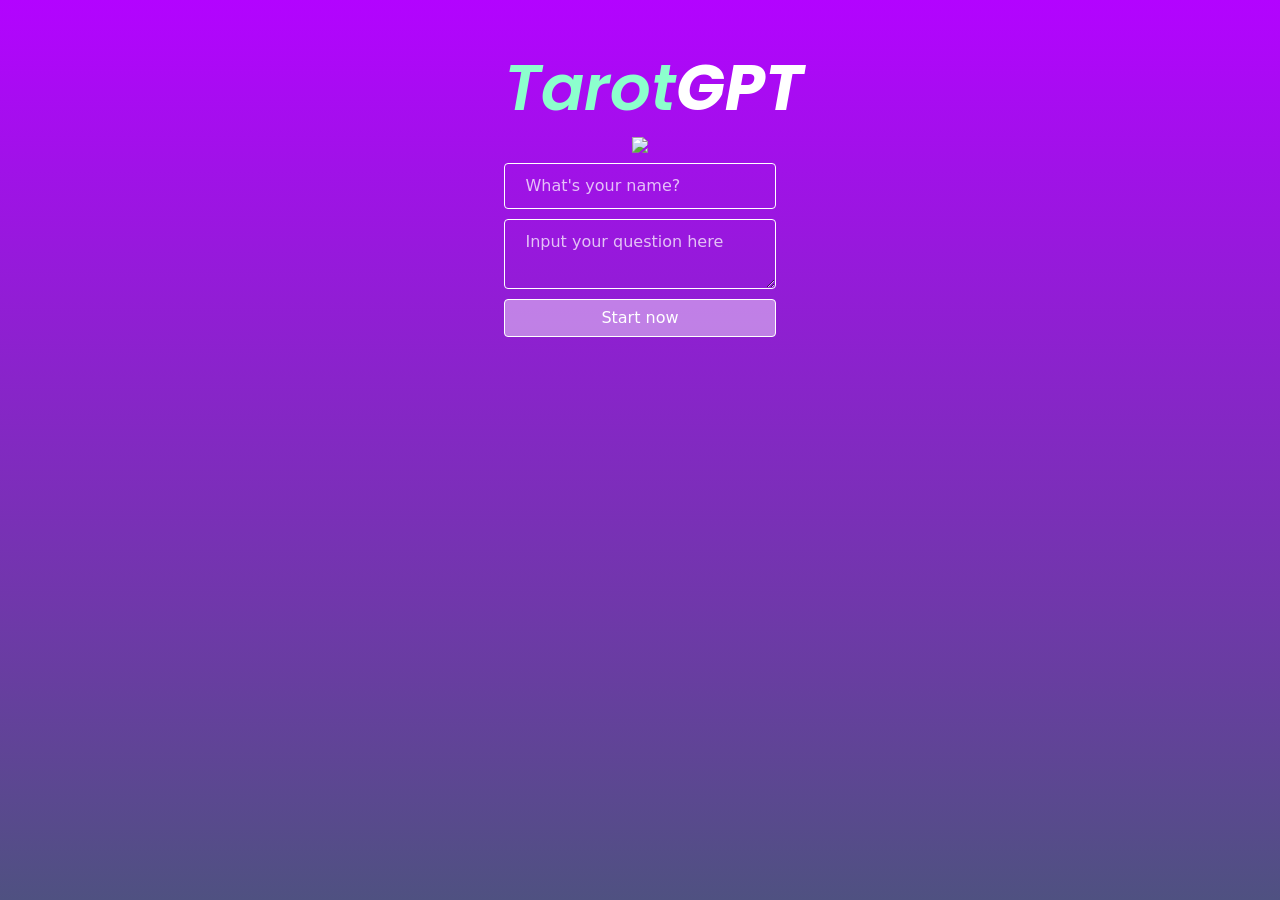
==== templates/index.html @ e594df61 "first commit Tarot python project" ====
<!DOCTYPE html>
<html lang="en">
<head>
<meta charset="UTF-8">
<meta name="viewport" content="width=device-width, initial-scale=1.0">
<meta name="apple-mobile-web-app-capable" content="yes">
<meta name="apple-mobile-web-app-status-bar-style" content="black-translucent">
<meta name="theme-color" content="#9780C4">

<script src="https://ajax.googleapis.com/ajax/libs/jquery/3.6.1/jquery.min.js"></script>
<link rel="stylesheet" href="https://cdnjs.cloudflare.com/ajax/libs/material-design-iconic-font/2.2.0/css/material-design-iconic-font.min.css">
<link href="https://cdn.jsdelivr.net/npm/bootstrap@5.2.3/dist/css/bootstrap.min.css" rel="stylesheet" integrity="sha384-rbsA2VBKQhggwzxH7pPCaAqO46MgnOM80zW1RWuH61DGLwZJEdK2Kadq2F9CUG65" crossorigin="anonymous">
<link rel="preconnect" href="https://fonts.googleapis.com">
<link rel="preconnect" href="https://fonts.gstatic.com" crossorigin>
<link href="https://fonts.googleapis.com/css2?family=Playwrite+HU:wght@100..400&family=Poppins:ital,wght@0,100;0,200;0,300;0,400;0,500;0,600;0,700;0,800;0,900;1,100;1,200;1,300;1,400;1,500;1,600;1,700;1,800;1,900&display=swap" rel="stylesheet">
<title>Tarot AI</title>
<style>
    .card-container {
        display: flex;
        height: 130px;
    }

    .card {
        position: absolute;
    }
    .card:hover{
        background-color: rgb(120, 224, 179);
    }

    .cardShape {
        min-width: 60px;
        max-width: 60px; /* Ancho de cada div interno */
        height: 100px; /* Altura de cada div interno */
        background-color: rgb(140, 255, 205);
        border: 1px solid #8b898a;
        text-align: center;
        line-height: 100px; /* Alinea verticalmente el texto */
        box-shadow: 10px 10px 15px -15px rgba(0,0,0,0.15);
        
    }
    .levitar {
            width: 100px; /* Ajusta el tamaño según sea necesario */
            animation: levitar 5s ease-in-out infinite;
    }

    @keyframes levitar {
        0%, 100% {
            transform: translateY(0);
        }
        50% {
            transform: translateY(-20px); /* Ajusta la altura del levitamiento */
        }
    }
    .btn-primary{
        background-color: #ffffff6e;
        border: 1px solid #ffffff;
        border-radius: 4px;
        color: #FFF;
    }
    .btn-primary:hover{
        background-color: #ffffff;
        border: 1px solid #ffffff;
        border-radius: 4px;
        color: #9780C4;
    }
    h1{
        color:rgb(140, 255, 205);
        font-style: italic;
        font-weight: 900;
    }
    .form-control{
        border-radius: 4px;
        padding: 10px 20px;
        border: 1px solid #FFF;
        background:none;
        color:#FFF;
    }
    .form-control::placeholder{
        color:#ffffffbb
    }
    .form-control:focus{
        border: 1px solid #FFF;
        box-shadow: none;
        background:#ffffff16;
        color:#FFF;
    }
    body{
        height: 100svh;
        overflow-y: auto;
        background: linear-gradient(rgb(179, 3, 255), #4f5181);
    }
    .capa {
        height: 100vh;        /* máximo 80% del viewport */
        overflow-y: auto;        /* scroll vertical si el contenido lo necesita */
        overflow-x: hidden;      /* sin scroll horizontal */
        color:#FFF;
    }
    .logo {
        font-family: "Poppins", sans-serif;
        font-size: 4em;
        font-weight: 600;
        margin-bottom: 10px;
    }
    .text_font{
        font-family: "Poppins", sans-serif;
        font-size: 1.3em;line-height: 1.1;
        
    }
    
    .spinner {
    background-image: linear-gradient(#9780C4 35%,rgb(140, 255, 205));
    width: 100px;
    height: 100px;
    animation: spinning82341 1.7s linear infinite;
    text-align: center;
    border-radius: 50px;
    filter: blur(1px);
    box-shadow: 0px -5px 20px 0px #9780C4, 0px 5px 20px 0px rgb(140, 255, 205);
    margin-top: 30vh;
    }

    .spinner1 {
    background-color: #8B22CC;
    width: 100px;
    height: 100px;
    border-radius: 50px;
    filter: blur(10px);
    }

    @keyframes spinning82341 {
    to {
        transform: rotate(360deg);
    }
    }
</style>
</head>
<body style="padding: 0px;">
    
    <div class="container-fluid m-0 p-0 capa capa_0">
        <div class="col-12 col-md-6 offset-md-3 col-lg-4 offset-lg-4" style="padding: 10px;">
            <div class="col-12" style="padding: 10px 0px;text-align: center;text-align: center;">
                <center>
                <div class="spinner">
                    <div class="spinner1"></div>
                </div>
                <p style="margin-top: 20px;color: rgb(140, 255, 205);" id="capa_0_txt"></p>
                </center>
            </div>
        </div>
    </div>
    <div class="container-fluid m-0 p-0 capa capa_100">
        <div class="col-12" style="padding: 10px;">
            <div class="col-12" style="padding: 20vh 0px 10px 0px;text-align: center;text-align: center;">
                <h3 data="translate" dataTranslate="100_1" style="margin-bottom: 30px;">Set your profile</h3>
                <p data="translate" dataTranslate="100_2">Language</p>
                <select name="" id="language_select" class="form-control"></select>
                <p data="translate" dataTranslate="100_3" style="margin-top: 20px;">Your name</p>
                <input type="text" class="form-control">
                <button data="translate" dataTranslate="100_4" class="btn btn-primary" style="width: 100%;margin-top: 30px;" onclick="capa(2);initCards()">Continue</button>
            </div>
        </div>
    </div>
    <div class="container-fluid m-0 p-0 capa capa_1">
        <div class="col-12 col-md-4 offset-md-4 col-lg-4 offset-lg-4" style="padding: 10px;">
            <div class="col-12 col-md-8 offset-md-2 col-lg-8 offset-lg-2" style="padding: 10px 0px;text-align: center;">
                <div class="col-12" style="padding-top: 30px;">
                <h1 class="logo">Tarot<b style="color: #ffffff;font-weight: 700;">GPT</b></h1>
                <img class="levitar" src="https://cdni.iconscout.com/illustration/premium/thumb/fortune-teller-with-ball-illustration-download-in-svg-png-gif-file-formats--girl-female-woman-tellers-magic-balls-pack-people-illustrations-5475797.png" style="width:50%;margin-bottom: 10px;">
                <input type="text" class="form-control" id="name_form" placeholder="What's your name?" style="margin-bottom: 10px;">
                <textarea placeholder="Input your question here" class="form-control" name="" id="question_form" style="width: 100%;margin-bottom: 0px;"></textarea>
                <button data="translate" dataTranslate="100_4" class="btn btn-primary" style="width: 100%;margin-top: 10px;" onclick="capa(101);">Start now</button>
                <button data="translate" dataTranslate="100_4" class="btn btn-primary" style="display: none;width: 100%;margin-top: 10px;background-color: #FFF;bordr:1px solid #9780C4;color:#9780C4;" onclick="capa(101);">Who are we?</button>
                <button data="translate" dataTranslate="100_4" class="btn btn-primary" style="display: none;width: 100%;margin-top: 10px;background-color: #FFF;bordr:1px solid #9780C4;color:#9780C4;" onclick="capa(101);">Contact us</button>
                </div>
            </div>
        </div>
    </div>
    <div class="container-fluid m-0 p-0 capa capa_101">
        <div class="col-12 col-md-4 offset-md-4 col-lg-4 offset-lg-4" style="padding: 10px;">
            <div class="col-12 col-md-8 offset-md-2 col-lg-8 offset-lg-2" style="padding: 10px 0px;text-align: center;">
                <button class="btn" style="color:#fff;border: 1px solid #ffffff00;background-color: #ffffff00;border-radius: 100px;float: left;" onclick="capa(1)"><i class="zmdi zmdi-arrow-left"></i> Back</button>
                <div class="col-12" style="padding-top: 40px;">
                <h1 class="logo">Tarot<b style="color: #ffffff;font-weight: 700;">GPT</b></h1>
                <img class="levitar" src="https://cdni.iconscout.com/illustration/premium/thumb/fortune-teller-with-ball-illustration-download-in-svg-png-gif-file-formats--girl-female-woman-tellers-magic-balls-pack-people-illustrations-5475797.png" style="width:50%;margin-bottom: 10px;">
                </div>
                <button data="translate" dataTranslate="1_2" class="btn btn-primary" style="width: 100%;margin-bottom: 10px;" onclick="capa(102);initCards()">Use virtual cards</button>
                <br>
                Or 
                <br>
                <button data="translate" dataTranslate="1_2" class="btn btn-primary" style="width: 100%;margin-top: 10px;" onclick="capa(105)">Use your own cards</button>
             </div>
        </div>
    </div>
    <div class="container-fluid m-0 p-0 capa capa_102">
        <div class="col-12 col-md-4 offset-md-4 col-lg-4 offset-lg-4" style="padding: 10px;">
            <div class="col-12 col-md-8 offset-md-2 col-lg-8 offset-lg-2" style="padding: 10px 0px;text-align: center;">
                <button class="btn" style="color:#fff;border: 1px solid #ffffff00;background-color: #ffffff00;border-radius: 100px;float: left;" onclick="capa(101)"><i class="zmdi zmdi-arrow-left"></i> Back</button>
                <div class="col-12" style="padding-top: 40px;">
                <h1 class="logo">Tarot<b style="color: #ffffff;font-weight: 700;">GPT</b></h1>
                <img class="levitar" src="https://cdni.iconscout.com/illustration/premium/thumb/fortune-teller-with-ball-illustration-download-in-svg-png-gif-file-formats--girl-female-woman-tellers-magic-balls-pack-people-illustrations-5475797.png" style="width:50%;margin-bottom: 10px;">
                 </div>
                <h3  data="translate" dataTranslate="2_1" class="text_font">Choose your cards (3)</h3>
             </div>
            <div class="card-container col-12 p-0"  style="padding: 0px 0px;display: none;min-height: 120px;">
                <!-- Fin de repetición -->
            </div>
            <div class="col-12" id="chooseCard" data="translate" dataTranslate="2_2" style="padding: 20px 0px 0px 0px;text-align: center;display: none;min-height: 170px;">
                Selected cards
            </div>
            <button class="btn btn-primary btn-getanswer" style="width: 100%;display: none;margin-bottom: 10px;" onclick="capa(3);consultCard(true)">Get your answer now</button>
        </div>
    </div>

    <div class="container-fluid m-0 p-0 capa capa_103">
        <div class="col-12 col-md-8 offset-md-2 col-lg-8 offset-lg-2" style="padding: 10px;">
            <div class="col-12 col-md-8 offset-md-2 col-lg-8 offset-lg-2" style="padding: 10px 0px;text-align: center;">
                <div class="col-12" style="padding-top: 30px;">
                <h1 class="logo">Tarot<b style="color: #ffffff;font-weight: 700;">GPT</b></h1>
                <img class="levitar" src="https://cdni.iconscout.com/illustration/premium/thumb/fortune-teller-with-ball-illustration-download-in-svg-png-gif-file-formats--girl-female-woman-tellers-magic-balls-pack-people-illustrations-5475797.png" style="width:50%;margin-bottom: 10px;">
                </div>
                <h3  data="translate" dataTranslate="2_1" class="text_font">Your fortune</h3>
             </div>
            <div class="col-12 text_font" id="reading" style="padding: 0px 15px;">
                <!-- Fin de repetición -->
            </div>
            <button class="btn btn-primary" data="translate" dataTranslate="3_2" style="width: 100%;" onclick="capa(1);$('#name_form').val('');$('#question_form').val('');">Start again</button>
        </div>
    </div>

    <div class="container-fluid m-0 p-0 capa capa_105">
        <div class="col-12 col-md-4 offset-md-4 col-lg-4 offset-lg-4" style="padding: 10px;">
            <div class="col-12 col-md-8 offset-md-2 col-lg-8 offset-lg-2" style="padding: 10px 0px;text-align: center;">
                <button class="btn" style="color:#fff;border: 1px solid #ffffff00;background-color: #ffffff00;border-radius: 100px;float: left;" onclick="capa(101)"><i class="zmdi zmdi-arrow-left"></i> Back</button>
                <div class="col-12" style="padding-top: 40px;">
                <h1 class="logo">Tarot<b style="color: #ffffff;font-weight: 700;">GPT</b></h1>
                <img class="levitar" src="https://cdni.iconscout.com/illustration/premium/thumb/fortune-teller-with-ball-illustration-download-in-svg-png-gif-file-formats--girl-female-woman-tellers-magic-balls-pack-people-illustrations-5475797.png" style="width:50%;margin-bottom: 10px;">
                  </div>
                <h3  data="translate" dataTranslate="2_1" class="text_font">Input your cards</h3>
             </div>
            <div class="card-input-container col-12 p-0"  style="padding: 0px 0px;">
                <input type="text" class="form-control card-input" placeholder="Input your card here" style="margin-bottom: 10px;">
            </div>
            <button class="btn btn-primary btn-getanswer" style="width: 100%;background-color: #FFF;color:#9780C4;border: 1px solid #9780C4;margin-bottom: 10px;" onclick="addCard()">Add new card</button>
            <button class="btn btn-primary btn-getanswer" style="width: 100%;margin-bottom: 10px;" onclick="capa(3);consultCard(false)">Get your answer now</button>
        </div>
    </div>
    <script src="https://cdn.jsdelivr.net/npm/bootstrap@5.3.0-alpha1/dist/js/bootstrap.bundle.min.js"></script>
    
    <script>
        function initCards(){
            $(".btn-getanswer").hide() 
            total=40;
            totalChoose=0;
            cardsChoose=[]
            $("#chooseCard").hide()
            $("#chooseCard").html("")
            $(".card-container").html("");
            $(".card-container").show();
            ancho=$(".card-container").width()
            $(".card-container").append(`
            <div class="card cardShape" data="0" onclick="move(this)"></div>
            `)
            anchoCard=$(".card").width()
            separacion=(ancho-anchoCard)/(total-1);
            for (let x = 1; x < (total); x++) {
                $(".card-container").append(`
                <div class="card cardShape" style="margin-left:0px" data="${x}" onclick="move(this)"></div>
                `)
            }
            mezclarCartas(separacion)
        }

        function move(e){
            if(totalChoose<3){
            $(e).css("margin-top","20px")
            totalChoose++;
            cardsChoose.push($(e).attr('data'))
            }
            if(totalChoose==3){
                setTimeout(() => {
                    $(".card").css("margin-top","0px")
                    cerrarMazo()
                    setTimeout(() => {
                       $(".card-container").hide();
                       showCards();
                    }, 500);
                }, 500);
                
            }
        }

        async function showCards(){
            $("#chooseCard").show()
            $("#chooseCard").html("")
            ancho=$("#chooseCard").width()/4
            x=1;
            setTimeout(() => {
                $(".btn-getanswer").show() 
            }, 1200);
            cardsChoose.forEach(e => {
                const fijar=x*ancho-40;
                const imgPegar=cardsSuffles[e].img;
                setTimeout(() => {
                    $("#chooseCard").append(`
                    <div class="card levitar" style="margin-left:${fijar}px;width:80px">
                        <img src="static/cards/${imgPegar}" style="width:100%;border:3px solid #9780C4;border-radius:3px">
                    </div>
                `)
                }, 300*x);
                x++
            });
        }


        async function mezclarCartas(separacion) {
        x=0;ind=1;acc=0
        $(".card").each(function(index) {
            acc=(((((x-20)*(x-20)))*-1)+240)/30
            console.log(x,ind,acc)
            $(this).animate({
                marginTop: 0,
                marginLeft: separacion * x
            }, 800); // Ajusta la velocidad de la animación aquí
            
            x++;

        });
        }

        function cerrarMazo(){
            $(".card").each(function(index) {
                $(this).animate({
                    marginLeft: 0
                }, 100); // Ajusta la velocidad de la animación aquí
            });
        }

        function sleep(timeout){
            return new Promise((resolve, reject) => {
                setTimeout(() => {
                    resolve(true)
                }, timeout);
            })
        }

        loadingTxt=[
            'Analyzing your cards',
            'Analyzing your questions',
            'Understanding the situation',
            'Reading your fortune'
        ]

        txtCapa=()=>{
            loadingTxt.forEach( (e,i) => {
                setTimeout(() => {
                    $("#capa_0_txt").html(e+"..")
                }, i*2000);
            });
        }
        
        function capa(i){
            $(".capa").hide()
            $(`.capa_${i}`).show()
            if(i==0){$("#capa_0_txt").html("")}
        }

        
        totalChoose=0;
        cardsChoose=[];
        cardsSuffles=[];
        capa(1)

        $(window).on("load",async()=>{
        const response=await fetch('static/tarot-images.json');
        const {cards}=await response.json()
        cardsSuffles=[...cards]; 
        })

        function addCard() {
            $(".card-input-container").append(`<input type="text" class="form-control card-input" placeholder="Input your card here" style="margin-bottom: 10px;">`)
        }

        function consultCard(virtual=true){
            cards="";x=1;
            if(virtual){
                cardsChoose.forEach(e => {
                cards+=x+")"+cardsSuffles[e].name+".";
                x++;
                });
            }else{
                $(".card-input").each(function(){
                    cards+=x+")"+$(this).val()+".";
                    x++;
                })
            }
            question=$("#question_form").val()
            name=$("#name_form").val()
            capa(0)
            txtCapa()
            
            console.log({name,cards,question})
            var settings = {
                "url": "/api/tarot",
                "method": "POST",
                "timeout": 0,
                "headers": {
                "Content-Type": "application/json"
                },
                "data": JSON.stringify({name,cards,question}),
            };
            console.log("Enviando")
            $.ajax(settings).done(function (r) {
                console.log(r)
                if(r.error){
                    alert("An error has happened, please try again.")
                    capa(102)
                    return;
                }
                if(virtual){
                    readingResult=`
                    <p><img src="static/cards/${cardsSuffles[cardsChoose[0]].img}" style="margin:5px;float:left;width:70px"> ${r.cards[0].meaning}</p>
                    <p><img src="static/cards/${cardsSuffles[cardsChoose[1]].img}" style="margin:5px;float:left;width:70px"> ${r.cards[1].meaning}</p>
                    <p><img src="static/cards/${cardsSuffles[cardsChoose[2]].img}" style="margin:5px;float:left;width:70px"> ${r.cards[2].meaning}</p>`
                }else{
                    readingResult=`
                    <p>${r.cards[0].meaning}</p>
                    <p>${r.cards[1].meaning}</p>
                    <p>${r.cards[2].meaning}</p>`
                    
                }
                $("#reading").html(`
                <h1 style="text-align:center;color:#9780C4">What do your letters say?</h1>
                    ${readingResult}
                <h1 style="text-align:center;color:#9780C4">In summary..</h1>
                <p>${r.resume}</p>
                `)
                capa(103)
            })
        }

        
        
    </script>
</body>
</html>
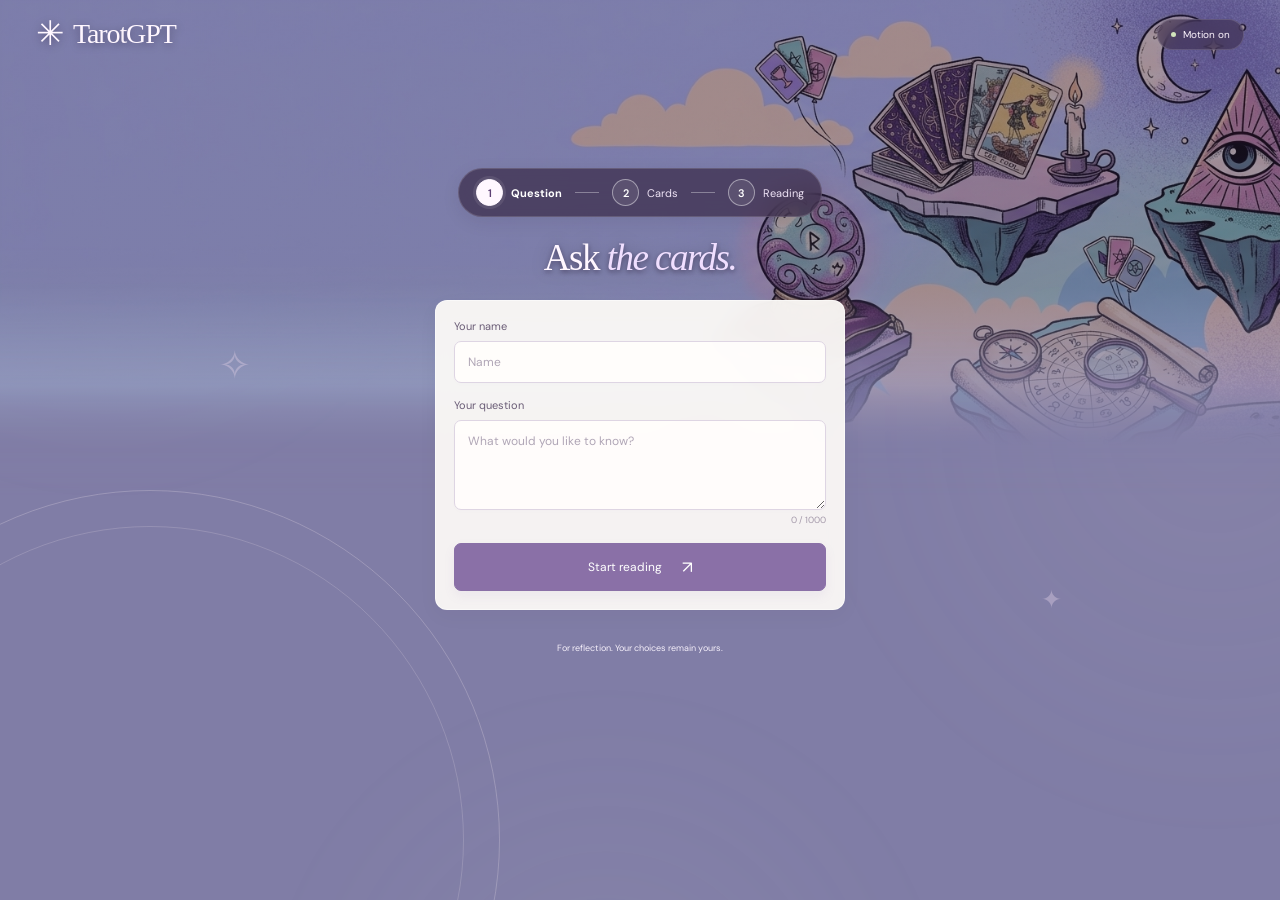
==== commit e1f74038: "new style" ====
--- a/templates/index.html
+++ b/templates/index.html
@@ -1,445 +1,105 @@
-<!DOCTYPE html>
+﻿<!doctype html>
 <html lang="en">
 <head>
-<meta charset="UTF-8">
-<meta name="viewport" content="width=device-width, initial-scale=1.0">
-<meta name="apple-mobile-web-app-capable" content="yes">
-<meta name="apple-mobile-web-app-status-bar-style" content="black-translucent">
-<meta name="theme-color" content="#9780C4">
+<meta charset="utf-8"><meta name="viewport" content="width=device-width,initial-scale=1"><meta name="theme-color" content="#807da6">
+<title>TarotGPT · Ask the cards</title>
+<meta name="description" content="Ask a question, choose your cards, and explore your personal tarot reading.">
+<link rel="stylesheet" href="/static/assets/bootstrap.min.css"><link rel="stylesheet" href="/static/assets/fonts.css">
+<style>
+:root{--paper:#807da6;--ink:#3e3549;--muted:#867d8d;--purple:#8a70a7;--purple-dark:#71588e;--line:#e6deea;--serif:Georgia,'Times New Roman',serif}*{box-sizing:border-box}html{min-height:100%;scroll-behavior:smooth}body{margin:0;background:var(--paper);color:var(--ink);font:14px 'DM Sans',sans-serif;min-height:100svh}button,a,input,textarea{ -webkit-tap-highlight-color:transparent}button,a{touch-action:manipulation}button:focus-visible,a:focus-visible{outline:3px solid #b49bc8;outline-offset:5px}::selection{background:#e7daef}a{color:inherit;text-decoration:none}button{font:inherit}[hidden]{display:none!important}
+.atmosphere{position:fixed;inset:0;z-index:-1;overflow:hidden;pointer-events:none;background:radial-gradient(ellipse at 50% 10%,#fffefa66,transparent 60%)}.cloud{position:absolute;border-radius:50%;filter:blur(65px);animation:cloud 23s ease-in-out infinite alternate;opacity:.8}.cloud.one{width:750px;height:750px;top:-240px;left:-270px;background:radial-gradient(ellipse,#e6dbee,transparent 68%)}.cloud.two{width:850px;height:850px;right:-360px;top:0;background:radial-gradient(ellipse,#eee0d4,transparent 68%);animation-delay:-9s}.cloud.three{width:700px;height:700px;left:20%;bottom:-480px;background:radial-gradient(ellipse,#dce6d8,transparent 68%);animation-delay:-15s}@keyframes cloud{to{transform:translate(100px,90px) scale(1.25)}}
+.site-header{max-width:1320px;height:94px;margin:auto;padding:0 42px;display:flex;align-items:center;justify-content:space-between;border-bottom:1px solid #ded7e17a}.brand{display:flex;align-items:center;gap:10px;font:29px var(--serif);letter-spacing:-1.1px}.brand b{font-weight:normal;color:var(--purple)}.brand-mark{font-size:34px;color:var(--purple);line-height:1}.header-caption{font-size:9px;letter-spacing:2px;color:var(--muted)}.motion-toggle{border:1px solid #ded5e3;background:#ffffff48;border-radius:30px;padding:8px 13px;color:#7d7087;font-size:10px;display:flex;align-items:center;gap:7px}.motion-dot{width:5px;height:5px;background:#9aab93;border-radius:50%}.paused .motion-dot{background:#aaa}.stepper{display:flex;justify-content:center;align-items:center;max-width:460px;margin:32px auto 0;padding:0 15px;gap:15px}.step{display:flex;align-items:center;gap:8px;color:#aaa1ad;font-size:10px;white-space:nowrap}.step .number{display:grid;place-items:center;width:23px;height:23px;border:1px solid #dbd2df;border-radius:50%;font-size:9px}.step.current{color:var(--purple-dark)}.current .number{background:#ede4f3;border-color:#bba6cc;color:var(--purple-dark)}.step.done .number{background:#e8ece1;border-color:#c6d1bb;color:#7b896b}.step-line{height:1px;flex:1;background:#ded6e3;max-width:38px}
+.app-main{position:relative;max-width:640px;margin:auto;padding:0 36px 30px}.screen{animation:enter .5s ease;position:relative}.screen-heading{text-align:center}.eyebrow{font-size:9px;font-weight:600;letter-spacing:2.5px;color:#9b87ad;text-transform:uppercase}.screen h1{font:normal 44px/1.16 var(--serif);letter-spacing:-1.5px;margin:13px 0}.screen h1 em{color:var(--purple);font-weight:normal}.subtitle{font-size:12px;color:var(--muted);line-height:1.9;margin:0 auto;max-width:390px}.illustration{position:relative;display:grid;place-items:center;height:183px;margin:6px auto 0;width:250px}.illustration>svg{width:210px;height:170px;animation:levitate 6s ease-in-out infinite}.illustration:before{content:'✧';position:absolute;left:4px;top:48px;color:#b8a6c6;font-size:27px;animation:shimmer 4s ease-in-out infinite}.illustration:after{content:'✦';position:absolute;right:10px;top:96px;color:#c4b39e;font-size:15px;animation:shimmer 5s ease-in-out infinite -2s}@keyframes levitate{50%{transform:translateY(-9px)}}@keyframes shimmer{50%{opacity:.3;transform:scale(.8)}}@keyframes enter{from{opacity:0;transform:translateY(9px)}to{opacity:1;transform:none}}
+.question-form{max-width:410px;margin:27px auto 0}.form-label{font-size:11px;color:#6b5d77;margin-bottom:8px;display:flex;justify-content:space-between}.form-label small{font-size:9px;color:#a096a7}.form-control,.form-select{background:#fff9;border:1px solid #ded5e3;color:var(--ink);border-radius:7px;font-size:12px;padding:13px 15px;box-shadow:0 2px 5px #7d688203}.form-control::placeholder{color:#b0a6b6}.form-control:focus,.form-select:focus{background:#fffc;border-color:#b59ac9;box-shadow:0 0 0 3px #e9dff17a;color:var(--ink)}textarea.form-control{resize:vertical;min-height:106px;max-height:240px}.field-note{display:flex;justify-content:space-between;font-size:9px;color:#a499aa;margin-top:7px}.primary-button{display:flex;justify-content:center;align-items:center;gap:20px;width:100%;border:1px solid var(--purple);border-radius:7px;background:var(--purple);color:white;padding:15px 20px;font-size:12px;box-shadow:0 5px 12px #8a70a715;transition:transform .2s,background .2s}.primary-button:hover{background:var(--purple-dark);transform:translateY(-2px)}.primary-button:disabled{opacity:.45;cursor:default;transform:none}.primary-button .arrow{font-size:17px}.form-bottom{text-align:center;margin-top:13px;color:#a096a7;font-size:9px;display:flex;gap:6px;justify-content:center}.form-error{font-size:11px;color:#a1536b;line-height:1.6;margin-top:10px}.back-button{border:0;background:transparent;color:#93849f;font-size:11px;padding:0;margin:30px 0 0;display:flex;align-items:center;gap:7px}.back-button:hover{color:var(--purple-dark)}.section-space{padding-top:27px}.section-space .screen-heading{margin-top:0}.section-symbol{width:58px;height:58px;margin:0 auto 20px;border:1px solid #e0d3e9;border-radius:50%;display:grid;place-items:center;color:#a18ab3;font:32px var(--serif);background:#f3edf6}
+.intention{margin:23px auto 0;max-width:440px;text-align:center;padding:13px 20px;background:#ffffff59;border:1px solid #e5dce8;border-radius:7px}.intention small{font-size:8px;letter-spacing:1.7px;color:#a08bab;display:block;margin-bottom:4px}.intention p{font:italic 16px/1.5 var(--serif);margin:0;color:#7f7088;overflow-wrap:anywhere}.method-options{display:grid;grid-template-columns:1fr 1fr;gap:15px;margin:27px auto 0;max-width:470px}.method-option{border:1px solid #dcd0e5;border-radius:10px;padding:25px 16px;background:#ffffff65;text-align:center;color:var(--ink);transition:transform .25s,border .25s,box-shadow .25s}.method-option:hover{transform:translateY(-5px);border-color:#b299c5;box-shadow:0 14px 20px #7e62860b}.method-option svg{width:85px;height:100px;margin-bottom:17px}.method-option strong{display:block;font:22px var(--serif);margin-bottom:8px}.method-option p{font-size:11px;color:var(--muted);line-height:1.7;max-width:170px;margin:0 auto}.method-option .method-cta{font-size:10px;display:block;color:var(--purple);margin-top:20px}.method-option.own{border-color:#dcded2;background:#f2f3ec60}.own .method-cta{color:#869278}.gentle-note{font-size:10px;color:#a095a6;text-align:center;margin:24px auto 0;line-height:1.8}
+.deck{width:100%;height:230px;position:relative;margin:25px auto 0;isolation:isolate}.deck-card{position:absolute;width:64px;height:112px;left:calc(50% - 32px);top:50px;border:1px solid #a68eb8;border-radius:29px 29px 4px 4px;background:repeating-linear-gradient(45deg,transparent 0 8px,#ffffff20 8px 9px),#d8c9e4;box-shadow:0 6px 10px #5d416118;color:#987cad;transform:translate(var(--x),var(--y)) rotate(var(--r));transition:transform .4s ease,opacity .4s,border .2s;animation:fan .8s cubic-bezier(.2,.8,.2,1) backwards;animation-delay:calc(var(--i)*.014s);font-size:27px;padding:0}.deck-card:before{content:'';position:absolute;inset:6px;border:1px solid #b19bc2;border-radius:24px 24px 2px 2px}.deck-card:hover:not(:disabled),.deck-card:focus-visible{transform:translate(var(--x),calc(var(--y) - 22px)) rotate(var(--r));background-color:#cbb8dc;border-color:#8c6aa6;z-index:30!important}.deck-card.picked{opacity:0;transform:translate(var(--x),80px) rotate(var(--r));pointer-events:none}.deck-card:disabled:not(.picked){cursor:default}.deck.shuffling .deck-card{animation:shuffle .45s ease-in-out infinite alternate;animation-delay:calc(var(--i)*-.03s)}@keyframes fan{from{opacity:.2;transform:translate(0,20px) rotate(0)}to{opacity:1;transform:translate(var(--x),var(--y)) rotate(var(--r))}}@keyframes shuffle{from{transform:translate(-45px,10px) rotate(-12deg)}to{transform:translate(45px,-8px) rotate(12deg)}}.deck-toolbar{display:flex;justify-content:center;gap:16px;align-items:center;margin-top:-17px;margin-bottom:22px}.text-button{border:0;background:transparent;font-size:10px;color:var(--purple);padding:7px}.selection-counter{font-size:10px;color:#9b8ca6}.selected-spread{display:grid;grid-template-columns:repeat(3,1fr);gap:16px;max-width:410px;margin:24px auto}.selected-slot{min-width:0;text-align:center}.slot-label{font-size:8px;letter-spacing:1.5px;color:#aa99b4;text-transform:uppercase;margin-bottom:10px}.slot-empty{height:165px;border:1px dashed #d9cbe3;background:#ece4f020;border-radius:48px 48px 6px 6px;display:grid;place-items:center;color:#c7b7d2;font:26px var(--serif)}.revealed-card{height:165px;animation:reveal .65s ease backwards;perspective:700px}.revealed-card svg{height:100%;width:100%;border:1px solid #d0c6b6;border-radius:48px 48px 5px 5px;background:#f5eee0;padding:4px;box-shadow:0 6px 12px #6f5c7012}.slot-name{font:14px var(--serif);margin-top:9px;color:#817188;line-height:1.3;min-height:18px}@keyframes reveal{from{opacity:0;transform:translateY(-30px) rotateY(90deg)}to{opacity:1;transform:none}}.reading-action{max-width:410px;margin:0 auto}.own-fields{max-width:410px;margin:24px auto 0}.own-field{display:flex;align-items:center;gap:10px;margin-bottom:10px}.own-field .form-control{flex:1;min-width:0}.own-field .field-number{font:italic 17px var(--serif);color:#b9a6c7;width:16px}.remove-card{background:transparent;border:0;color:#a391ac;font-size:20px;width:23px}.own-toolbar{display:flex;justify-content:space-between;align-items:center;margin:2px 0 18px}.own-toolbar small{font-size:9px;color:#a398aa}.own-fields .form-label{margin-bottom:12px}
+.loading-wrap{text-align:center;padding:75px 0 80px}.loading-orbit{position:relative;width:140px;height:140px;display:grid;place-items:center;margin:0 auto 35px;color:#a28ab4;font-size:48px}.loading-orbit:before,.loading-orbit:after{content:'';position:absolute;inset:0;border:1px solid #dfd0e8;border-radius:50%;border-top-color:#a38ab5;animation:spin 5s linear infinite}.loading-orbit:after{inset:16px;animation-direction:reverse;border-top-color:#b8bda4}.loading-wrap h1{font-size:34px}.loading-wrap p{font-size:12px;color:var(--muted);line-height:1.8}.loader-note{font-size:10px;color:#a79aad;margin-top:25px}@keyframes spin{to{transform:rotate(360deg)}}.error-panel{border:1px solid #e0cdd2;background:#faf0ef;padding:18px;border-radius:8px;color:#936775;font-size:12px;line-height:1.8;margin:25px auto;max-width:410px}.secondary-button{border:1px solid #d5c6df;color:var(--purple);background:transparent;border-radius:6px;padding:11px 18px;font-size:11px}.result-header{margin-top:30px}.result-header h1{font-size:38px}.result-cards{margin-top:28px}.result-entry{display:grid;grid-template-columns:75px 1fr;gap:20px;padding:23px 0;border-bottom:1px solid var(--line)}.result-entry svg{width:75px;height:121px;border:1px solid #d0c6b6;border-radius:35px 35px 4px 4px;padding:3px;background:#f7efdf}.result-entry small{font-size:8px;letter-spacing:1.5px;color:#a491b0}.result-entry h2{font:23px var(--serif);margin:6px 0 10px}.result-entry p{font-size:12px;line-height:1.9;color:#87788f;margin:0;white-space:pre-line;overflow-wrap:anywhere}.summary{padding:25px;background:#eee7f190;border:1px solid #e0d3e7;border-radius:9px;margin:28px 0}.summary h2{font:25px var(--serif);margin:0 0 12px}.summary p{font-size:12px;line-height:1.9;color:#87788f;white-space:pre-line;overflow-wrap:anywhere;margin:0}.demo-badge{display:inline-block;border:1px solid #cbbad6;border-radius:30px;padding:5px 12px;font-size:9px;color:#957ca7;margin-bottom:15px;background:#efe7f4}.result-actions{display:flex;gap:12px;margin-top:25px}.result-actions button{flex:1}.page-footer{text-align:center;padding:23px 20px 28px;max-width:560px;margin:0 auto;color:#a397aa;font-size:9px;line-height:1.8}.page-footer:before{content:'';display:block;width:35px;height:1px;background:#d7c9e0;margin:0 auto 17px}.page-footer p{margin:0}.footer-tiny{font-size:8px;letter-spacing:1.6px;color:#b4a7bb;margin-top:11px}.side-star{position:fixed;pointer-events:none;font-family:var(--serif);color:#d5c7df;z-index:-1}.side-star.a{top:38%;left:17%;font-size:40px;animation:shimmer 7s infinite}.side-star.b{right:17%;top:65%;font-size:25px;animation:shimmer 8s infinite -2s}.side-orbit{position:fixed;left:-200px;bottom:-290px;width:700px;height:700px;border:1px solid #dcd4e14d;border-radius:50%;z-index:-1;pointer-events:none}.side-orbit:after{content:'';position:absolute;inset:35px;border:1px solid #dcd4e13b;border-radius:50%}.paused *,.paused *:before,.paused *:after{animation:none!important;transition:none!important}body.paused{scroll-behavior:auto}
+@media(min-width:1500px){.stepper{margin-top:42px}.illustration{height:205px;margin-top:14px}.question-form{margin-top:32px}}@media(max-width:767px){.site-header{height:78px;padding:0 24px}.brand{font-size:25px}.brand-mark{font-size:30px}.header-caption{display:none}.motion-toggle{padding:7px 10px;font-size:9px}.stepper{margin-top:25px;gap:10px;max-width:360px}.step{font-size:9px;gap:6px}.step-line{max-width:25px}.app-main{padding:0 23px 20px;max-width:540px}.illustration{height:172px;margin-top:8px}.illustration>svg{width:195px}.screen h1{font-size:39px}.subtitle{font-size:11px;max-width:320px}.question-form{margin-top:25px}.form-control{font-size:12px}.header-caption{display:none}.method-options{gap:12px}.method-option{padding:22px 12px}.method-option strong{font-size:21px}.method-option p{font-size:10px}.section-space{padding-top:25px}.deck-card{width:54px;height:98px;left:calc(50% - 27px);font-size:24px}.deck{height:210px}.selected-spread{gap:12px;margin:20px auto}.slot-empty,.revealed-card{height:145px}.slot-name{font-size:12px}.back-button{margin-top:25px}.result-header h1{font-size:34px}.result-entry{gap:14px;grid-template-columns:64px 1fr}.result-entry svg{width:64px;height:108px}.result-entry h2{font-size:21px}.page-footer{padding-top:17px}.side-star.a{left:5%;top:35%;font-size:20px}.side-star.b{right:5%;font-size:18px}.result-actions{flex-direction:column}}@media(max-width:360px){.screen h1{font-size:35px}.step{font-size:8px}.stepper{gap:8px}.method-option strong{font-size:18px}.slot-label{font-size:7px;letter-spacing:1px}.slot-empty,.revealed-card{height:128px}.app-main{padding-left:20px;padding-right:20px}}@media(prefers-reduced-motion:reduce){html{scroll-behavior:auto}*,*:before,*:after{animation:none!important;transition:none!important}}
+.deck-toolbar{position:relative;z-index:2;margin-top:0}.deck{pointer-events:none}.deck-card{pointer-events:auto}.deck-card.picked{pointer-events:none}.result-entry img{width:75px!important;height:121px!important;object-fit:contain}.screen h1:focus{outline:none}
 
-<script src="https://ajax.googleapis.com/ajax/libs/jquery/3.6.1/jquery.min.js"></script>
-<link rel="stylesheet" href="https://cdnjs.cloudflare.com/ajax/libs/material-design-iconic-font/2.2.0/css/material-design-iconic-font.min.css">
-<link href="https://cdn.jsdelivr.net/npm/bootstrap@5.2.3/dist/css/bootstrap.min.css" rel="stylesheet" integrity="sha384-rbsA2VBKQhggwzxH7pPCaAqO46MgnOM80zW1RWuH61DGLwZJEdK2Kadq2F9CUG65" crossorigin="anonymous">
-<link rel="preconnect" href="https://fonts.googleapis.com">
-<link rel="preconnect" href="https://fonts.gstatic.com" crossorigin>
-<link href="https://fonts.googleapis.com/css2?family=Playwrite+HU:wght@100..400&family=Poppins:ital,wght@0,100;0,200;0,300;0,400;0,500;0,600;0,700;0,800;0,900;1,100;1,200;1,300;1,400;1,500;1,600;1,700;1,800;1,900&display=swap" rel="stylesheet">
-<title>Tarot AI</title>
-<style>
-    .card-container {
-        display: flex;
-        height: 130px;
-    }
+.revealed-card,.slot-empty{border-radius:7px}.revealed-card{overflow:hidden;background:#f6eddf;border:1px solid #d5c4b2;box-shadow:0 5px 14px #6f5c7015}.tarot-image{display:block;width:100%;height:100%;object-fit:contain;border-radius:5px}.result-entry .tarot-image{width:75px;height:121px;object-fit:contain}.unknown-card{display:grid;place-items:center;width:100%;height:100%;min-height:110px;background:#e9dfee;border:1px solid #c9b6d6;border-radius:7px;color:#a48cb6;font-size:35px}.result-entry .unknown-card{height:121px}.slot-name{overflow-wrap:anywhere;font-size:12px}#deckStatus{margin-bottom:15px}
+@media(max-width:767px){.result-entry .tarot-image{width:64px!important;height:108px!important}}
+.deck-card:hover:not(:disabled),.deck-card:focus-visible{z-index:100!important;transform:translate(var(--x),var(--y)) rotate(var(--r));filter:brightness(1.04);box-shadow:0 0 0 2px #b39ac655,0 7px 14px #5d416125}
 
-    .card {
-        position: absolute;
-    }
-    .card:hover{
-        background-color: rgb(120, 224, 179);
-    }
+/* Real card backs, spread from a stack on the left. */
+.deck-card{border:0;border-radius:4px;background:transparent;overflow:hidden;animation:none;box-shadow:1px 3px 7px #3b314b21;transition:opacity .22s ease,filter .18s ease}
+.deck-card:before{content:none}
+.deck-card .deck-back{position:absolute;max-width:none;width:129.76%;height:118.4%;left:-13.18%;top:-9.15%;object-fit:fill;pointer-events:none;user-select:none}
+.deck-card:hover:not(:disabled),.deck-card:focus-visible{background:transparent;filter:brightness(1.08);box-shadow:1px 4px 9px #3b314b30}
+.deck.dealing .deck-card{animation:spread-left .55s cubic-bezier(.22,.61,.36,1) both;animation-delay:calc(var(--i)*.012s)}
+@keyframes spread-left{from{transform:translate(var(--start-x),20px) rotate(-4deg)}to{transform:translate(var(--x),var(--y)) rotate(var(--r))}}
+.selected-spread .slot-empty,.selected-spread .revealed-card{width:100%;height:auto;aspect-ratio:7/12;border-radius:4px}
+.selected-spread .revealed-card{border:0;padding:0;background:transparent;overflow:hidden;box-shadow:0 4px 10px #3b314b16;animation:card-arrive .25s ease-out}
+.selected-spread .revealed-card .tarot-image{display:block;width:100%;height:100%;object-fit:fill;border:0;border-radius:4px;padding:0}
+@keyframes card-arrive{from{opacity:0}to{opacity:1}}
 
-    .cardShape {
-        min-width: 60px;
-        max-width: 60px; /* Ancho de cada div interno */
-        height: 100px; /* Altura de cada div interno */
-        background-color: rgb(140, 255, 205);
-        border: 1px solid #8b898a;
-        text-align: center;
-        line-height: 100px; /* Alinea verticalmente el texto */
-        box-shadow: 10px 10px 15px -15px rgba(0,0,0,0.15);
-        
-    }
-    .levitar {
-            width: 100px; /* Ajusta el tamaño según sea necesario */
-            animation: levitar 5s ease-in-out infinite;
-    }
+/* The supplied illustration fades into the page; mobile keeps its top-right details. */
+.header-art{position:absolute;inset:0 0 auto;height:295px;z-index:-1;pointer-events:none;background-image:linear-gradient(to bottom,rgba(128,125,166,0) 15%,rgba(128,125,166,.28) 48%,var(--paper) 100%),url('/static/img/header.jpg');background-position:center top;background-size:cover;background-repeat:no-repeat}
+.site-header{height:68px;margin-bottom:100px;border:0;padding:0 36px}.brand{font-size:28px}.motion-toggle{background:#f8f5f1d9;border-color:#e6deea99;backdrop-filter:blur(8px)}
+.stepper{margin:0 auto 20px}.app-main{padding-bottom:12px;max-width:600px}.screen h1{font-size:37px;margin:12px 0 20px}.question-form{margin:0 auto}.question-form .primary-button{margin-top:17px!important}.question-form .mb-3{margin-bottom:15px!important}textarea.form-control{min-height:90px}.field-note{justify-content:flex-end;margin-top:4px}.form-control{padding:11px 13px}.primary-button{padding:12px 18px}.back-button{margin:0 0 10px}.section-space{padding-top:0}.intention{margin-top:0;padding:9px 14px}.intention p{font-size:14px}.intention small{font-size:7px;margin-bottom:2px}
+.method-options{margin-top:18px;max-width:410px}.method-option{padding:20px 12px}.method-option svg{height:75px;width:70px;margin-bottom:12px}.method-option strong{font-size:22px;margin:0}.own-fields{margin-top:0}.own-toolbar{margin-bottom:12px}.deck{height:175px;margin:0 auto}.deck-card{top:18px}.deck-toolbar{margin-bottom:8px}.selected-spread{max-width:360px;margin:12px auto 16px;gap:14px}.slot-label{margin-bottom:7px}.slot-name{font-size:11px;margin-top:6px}.loading-wrap{padding:32px 0}.loading-orbit{width:100px;height:100px;margin-bottom:23px}.result-header{margin-top:0}.result-cards{margin-top:10px}.result-entry{padding:17px 0}.summary{margin:20px 0;padding:20px}.page-footer{padding:18px 20px 20px;font-size:9px}.page-footer:before{display:none}.side-star{opacity:.45}.error-panel{margin:18px auto}
+@media(min-width:1500px){.stepper{margin-top:0}.question-form{margin-top:0}}
+@media(max-width:767px){.header-art{height:245px;background-position:right top;background-size:auto 290px}.site-header{height:62px;margin-bottom:103px;padding:0 20px}.brand{font-size:25px}.stepper{margin:0 auto 18px}.app-main{padding:0 21px 8px}.screen h1{font-size:33px;margin:8px 0 17px}.question-form{margin-top:0}.section-space{padding-top:0}.back-button{margin:0 0 9px}.method-option{padding:18px 10px}.method-option strong{font-size:20px}.method-option svg{height:65px;width:60px}.deck{height:155px;margin-top:0}.deck-card{top:13px}.selected-spread{gap:12px;margin:10px auto 14px;max-width:330px}.slot-name{font-size:10px}.result-header{margin-top:0}.result-header h1{font-size:32px}.own-fields{margin-top:0}.page-footer{padding:14px 18px 18px}}
+@media(max-width:360px){.header-art{height:218px;background-size:auto 265px}.site-header{margin-bottom:82px}.screen h1{font-size:30px}.method-option strong{font-size:18px}}
+.header-art{background-size:100% 100%,cover;background-position:center top,center top}
+@media(max-width:767px){.header-art{background-image:linear-gradient(to bottom,rgba(128,125,166,0) 5%,rgba(128,125,166,.15) 35%,rgba(128,125,166,.94) 70%,var(--paper) 100%),url('/static/img/header.jpg');background-size:100% 100%,auto 290px;background-position:center top,right top}}
+@media(max-width:360px){.header-art{background-size:100% 100%,auto 265px}}
+/* Keep the artwork visible through at least 40% of the viewport. */
+.header-art{height:max(360px,55vh);height:max(360px,55svh);background-size:100% 100%,cover;background-image:linear-gradient(to bottom,rgba(128,125,166,0) 20%,rgba(128,125,166,.12) 60%,rgba(128,125,166,.35) 75%,var(--paper) 100%),url('/static/img/header.jpg')}
+@media(max-width:767px){.header-art{background-position:center top,right top}}
 
-    @keyframes levitar {
-        0%, 100% {
-            transform: translateY(0);
-        }
-        50% {
-            transform: translateY(-20px); /* Ajusta la altura del levitamiento */
-        }
-    }
-    .btn-primary{
-        background-color: #ffffff6e;
-        border: 1px solid #ffffff;
-        border-radius: 4px;
-        color: #FFF;
-    }
-    .btn-primary:hover{
-        background-color: #ffffff;
-        border: 1px solid #ffffff;
-        border-radius: 4px;
-        color: #9780C4;
-    }
-    h1{
-        color:rgb(140, 255, 205);
-        font-style: italic;
-        font-weight: 900;
-    }
-    .form-control{
-        border-radius: 4px;
-        padding: 10px 20px;
-        border: 1px solid #FFF;
-        background:none;
-        color:#FFF;
-    }
-    .form-control::placeholder{
-        color:#ffffffbb
-    }
-    .form-control:focus{
-        border: 1px solid #FFF;
-        box-shadow: none;
-        background:#ffffff16;
-        color:#FFF;
-    }
-    body{
-        height: 100svh;
-        overflow-y: auto;
-        background: linear-gradient(rgb(179, 3, 255), #4f5181);
-    }
-    .capa {
-        height: 100vh;        /* máximo 80% del viewport */
-        overflow-y: auto;        /* scroll vertical si el contenido lo necesita */
-        overflow-x: hidden;      /* sin scroll horizontal */
-        color:#FFF;
-    }
-    .logo {
-        font-family: "Poppins", sans-serif;
-        font-size: 4em;
-        font-weight: 600;
-        margin-bottom: 10px;
-    }
-    .text_font{
-        font-family: "Poppins", sans-serif;
-        font-size: 1.3em;line-height: 1.1;
-        
-    }
-    
-    .spinner {
-    background-image: linear-gradient(#9780C4 35%,rgb(140, 255, 205));
-    width: 100px;
-    height: 100px;
-    animation: spinning82341 1.7s linear infinite;
-    text-align: center;
-    border-radius: 50px;
-    filter: blur(1px);
-    box-shadow: 0px -5px 20px 0px #9780C4, 0px 5px 20px 0px rgb(140, 255, 205);
-    margin-top: 30vh;
-    }
-
-    .spinner1 {
-    background-color: #8B22CC;
-    width: 100px;
-    height: 100px;
-    border-radius: 50px;
-    filter: blur(10px);
-    }
-
-    @keyframes spinning82341 {
-    to {
-        transform: rotate(360deg);
-    }
-    }
+/* Clear progress and headings over the extended artwork. */
+.atmosphere{z-index:-2}
+.header-art{background-image:linear-gradient(to bottom,rgba(44,32,61,.43) 0%,rgba(44,32,61,.43) 58%,rgba(128,125,166,.7) 78%,var(--paper) 90%,var(--paper) 100%),url('/static/img/header.jpg');-webkit-mask-image:linear-gradient(to bottom,#000 0%,#000 65%,rgba(0,0,0,.9) 76%,rgba(0,0,0,.35) 90%,transparent 100%);mask-image:linear-gradient(to bottom,#000 0%,#000 65%,rgba(0,0,0,.9) 76%,rgba(0,0,0,.35) 90%,transparent 100%)}
+.brand,.brand b,.brand-mark{color:#fff7ff;text-shadow:0 2px 8px #21142b66}
+.motion-toggle{color:#fff7ff;background:#35244180;border:1px solid #ffffff24}
+.motion-dot{background:#d1e4bb}
+.stepper{width:fit-content;max-width:calc(100% - 36px);padding:10px 17px;gap:13px;background:#352441a8;border:1px solid #ffffff24;border-radius:40px;box-shadow:0 5px 18px #24133216;backdrop-filter:blur(12px)}
+.step{font-size:11px;color:#eee3f5;gap:8px}
+.step .number{width:27px;height:27px;flex:none;color:#fff;background:#ffffff15;border:1px solid #ffffff70;font-weight:600;font-size:11px}
+.step.current{color:#fff;font-weight:700}.step.current .number{color:#5d4075;background:#fff7ff;border-color:#fff7ff;box-shadow:0 0 0 3px #ffffff16}
+.step.done{color:#f2ecf5}.step.done .number{background:#dae7c8;border-color:#dae7c8;color:#526440}
+.step-line{width:24px;flex:none;background:#ffffff57}
+.screen h1,.screen h1 em{color:#fff7ff;text-shadow:0 2px 5px #26163080,0 0 18px #26163040}
+.screen h1 em{color:#f0dfff}
+.back-button{color:#fff7ff;text-shadow:0 1px 5px #26163099}
+.back-button:hover{color:#fff}
+@media(max-width:767px){.stepper{gap:10px;padding:9px 13px}.step{font-size:10px;gap:7px}.step-line{width:15px}.step .number{width:25px;height:25px}.screen h1{margin-top:10px}}
+@media(max-width:360px){.stepper{gap:8px;padding:8px 11px}.step{font-size:9px;gap:6px}.step-line{width:10px}}
+.question-form,.own-fields{padding:18px;background:#fcfaf7f0;border:1px solid #ffffff80;border-radius:12px;box-shadow:0 6px 20px #2817370a;backdrop-filter:blur(8px)}
+.intention,.method-option,.method-option.own{background:#fcfaf7ef;border-color:#ffffff8c;backdrop-filter:blur(8px)}
+.form-control{background:#fffdfbf5}
+.form-control:focus{background:#fffdfb}
+@media(max-width:767px){.question-form,.own-fields{padding:16px}}
+/* Match the supplied lavender swatch throughout the lower page and image fade. */
+.atmosphere{background:none}.cloud{opacity:.06}
+.page-footer,.selection-counter,.slot-label,.slot-name,#deckStatus,.deck-toolbar .text-button,.loading-wrap p{color:#f4effa}
+.selected-spread .slot-empty{border-color:#eee4ff80;color:#f0e6ff;background:#ffffff08}
+.result-entry{border-color:#ffffff35}.result-entry h2,.result-entry p,.result-entry small{color:#fff7ff}
+.summary{background:#fcfaf7f0}.summary p{color:#6d6275}
+.result-actions .secondary-button{color:#fff7ff;border-color:#ffffff80}
 </style>
 </head>
-<body style="padding: 0px;">
-    
-    <div class="container-fluid m-0 p-0 capa capa_0">
-        <div class="col-12 col-md-6 offset-md-3 col-lg-4 offset-lg-4" style="padding: 10px;">
-            <div class="col-12" style="padding: 10px 0px;text-align: center;text-align: center;">
-                <center>
-                <div class="spinner">
-                    <div class="spinner1"></div>
-                </div>
-                <p style="margin-top: 20px;color: rgb(140, 255, 205);" id="capa_0_txt"></p>
-                </center>
-            </div>
-        </div>
-    </div>
-    <div class="container-fluid m-0 p-0 capa capa_100">
-        <div class="col-12" style="padding: 10px;">
-            <div class="col-12" style="padding: 20vh 0px 10px 0px;text-align: center;text-align: center;">
-                <h3 data="translate" dataTranslate="100_1" style="margin-bottom: 30px;">Set your profile</h3>
-                <p data="translate" dataTranslate="100_2">Language</p>
-                <select name="" id="language_select" class="form-control"></select>
-                <p data="translate" dataTranslate="100_3" style="margin-top: 20px;">Your name</p>
-                <input type="text" class="form-control">
-                <button data="translate" dataTranslate="100_4" class="btn btn-primary" style="width: 100%;margin-top: 30px;" onclick="capa(2);initCards()">Continue</button>
-            </div>
-        </div>
-    </div>
-    <div class="container-fluid m-0 p-0 capa capa_1">
-        <div class="col-12 col-md-4 offset-md-4 col-lg-4 offset-lg-4" style="padding: 10px;">
-            <div class="col-12 col-md-8 offset-md-2 col-lg-8 offset-lg-2" style="padding: 10px 0px;text-align: center;">
-                <div class="col-12" style="padding-top: 30px;">
-                <h1 class="logo">Tarot<b style="color: #ffffff;font-weight: 700;">GPT</b></h1>
-                <img class="levitar" src="https://cdni.iconscout.com/illustration/premium/thumb/fortune-teller-with-ball-illustration-download-in-svg-png-gif-file-formats--girl-female-woman-tellers-magic-balls-pack-people-illustrations-5475797.png" style="width:50%;margin-bottom: 10px;">
-                <input type="text" class="form-control" id="name_form" placeholder="What's your name?" style="margin-bottom: 10px;">
-                <textarea placeholder="Input your question here" class="form-control" name="" id="question_form" style="width: 100%;margin-bottom: 0px;"></textarea>
-                <button data="translate" dataTranslate="100_4" class="btn btn-primary" style="width: 100%;margin-top: 10px;" onclick="capa(101);">Start now</button>
-                <button data="translate" dataTranslate="100_4" class="btn btn-primary" style="display: none;width: 100%;margin-top: 10px;background-color: #FFF;bordr:1px solid #9780C4;color:#9780C4;" onclick="capa(101);">Who are we?</button>
-                <button data="translate" dataTranslate="100_4" class="btn btn-primary" style="display: none;width: 100%;margin-top: 10px;background-color: #FFF;bordr:1px solid #9780C4;color:#9780C4;" onclick="capa(101);">Contact us</button>
-                </div>
-            </div>
-        </div>
-    </div>
-    <div class="container-fluid m-0 p-0 capa capa_101">
-        <div class="col-12 col-md-4 offset-md-4 col-lg-4 offset-lg-4" style="padding: 10px;">
-            <div class="col-12 col-md-8 offset-md-2 col-lg-8 offset-lg-2" style="padding: 10px 0px;text-align: center;">
-                <button class="btn" style="color:#fff;border: 1px solid #ffffff00;background-color: #ffffff00;border-radius: 100px;float: left;" onclick="capa(1)"><i class="zmdi zmdi-arrow-left"></i> Back</button>
-                <div class="col-12" style="padding-top: 40px;">
-                <h1 class="logo">Tarot<b style="color: #ffffff;font-weight: 700;">GPT</b></h1>
-                <img class="levitar" src="https://cdni.iconscout.com/illustration/premium/thumb/fortune-teller-with-ball-illustration-download-in-svg-png-gif-file-formats--girl-female-woman-tellers-magic-balls-pack-people-illustrations-5475797.png" style="width:50%;margin-bottom: 10px;">
-                </div>
-                <button data="translate" dataTranslate="1_2" class="btn btn-primary" style="width: 100%;margin-bottom: 10px;" onclick="capa(102);initCards()">Use virtual cards</button>
-                <br>
-                Or 
-                <br>
-                <button data="translate" dataTranslate="1_2" class="btn btn-primary" style="width: 100%;margin-top: 10px;" onclick="capa(105)">Use your own cards</button>
-             </div>
-        </div>
-    </div>
-    <div class="container-fluid m-0 p-0 capa capa_102">
-        <div class="col-12 col-md-4 offset-md-4 col-lg-4 offset-lg-4" style="padding: 10px;">
-            <div class="col-12 col-md-8 offset-md-2 col-lg-8 offset-lg-2" style="padding: 10px 0px;text-align: center;">
-                <button class="btn" style="color:#fff;border: 1px solid #ffffff00;background-color: #ffffff00;border-radius: 100px;float: left;" onclick="capa(101)"><i class="zmdi zmdi-arrow-left"></i> Back</button>
-                <div class="col-12" style="padding-top: 40px;">
-                <h1 class="logo">Tarot<b style="color: #ffffff;font-weight: 700;">GPT</b></h1>
-                <img class="levitar" src="https://cdni.iconscout.com/illustration/premium/thumb/fortune-teller-with-ball-illustration-download-in-svg-png-gif-file-formats--girl-female-woman-tellers-magic-balls-pack-people-illustrations-5475797.png" style="width:50%;margin-bottom: 10px;">
-                 </div>
-                <h3  data="translate" dataTranslate="2_1" class="text_font">Choose your cards (3)</h3>
-             </div>
-            <div class="card-container col-12 p-0"  style="padding: 0px 0px;display: none;min-height: 120px;">
-                <!-- Fin de repetición -->
-            </div>
-            <div class="col-12" id="chooseCard" data="translate" dataTranslate="2_2" style="padding: 20px 0px 0px 0px;text-align: center;display: none;min-height: 170px;">
-                Selected cards
-            </div>
-            <button class="btn btn-primary btn-getanswer" style="width: 100%;display: none;margin-bottom: 10px;" onclick="capa(3);consultCard(true)">Get your answer now</button>
-        </div>
-    </div>
+<body>
+<div class="header-art" aria-hidden="true"></div><div class="atmosphere" aria-hidden="true"><div class="cloud one"></div><div class="cloud two"></div><div class="cloud three"></div></div><span class="side-star a" aria-hidden="true">✧</span><span class="side-star b" aria-hidden="true">✦</span><div class="side-orbit" aria-hidden="true"></div>
+<header class="site-header"><a class="brand" href="#" id="homeLink" aria-label="TarotGPT, home"><span class="brand-mark" aria-hidden="true">✳</span><span>Tarot<b>GPT</b></span></a><button class="motion-toggle" id="motionToggle" aria-pressed="true"><span class="motion-dot"></span><span>Motion on</span></button></header>
+<nav class="stepper" aria-label="Reading progress"><div class="step current" data-step="1" aria-current="step"><span class="number">1</span> Question</div><span class="step-line"></span><div class="step" data-step="2"><span class="number">2</span> Cards</div><span class="step-line"></span><div class="step" data-step="3"><span class="number">3</span> Reading</div></nav>
+<main class="app-main">
+<section class="screen" id="questionScreen" aria-labelledby="questionTitle">
 
-    <div class="container-fluid m-0 p-0 capa capa_103">
-        <div class="col-12 col-md-8 offset-md-2 col-lg-8 offset-lg-2" style="padding: 10px;">
-            <div class="col-12 col-md-8 offset-md-2 col-lg-8 offset-lg-2" style="padding: 10px 0px;text-align: center;">
-                <div class="col-12" style="padding-top: 30px;">
-                <h1 class="logo">Tarot<b style="color: #ffffff;font-weight: 700;">GPT</b></h1>
-                <img class="levitar" src="https://cdni.iconscout.com/illustration/premium/thumb/fortune-teller-with-ball-illustration-download-in-svg-png-gif-file-formats--girl-female-woman-tellers-magic-balls-pack-people-illustrations-5475797.png" style="width:50%;margin-bottom: 10px;">
-                </div>
-                <h3  data="translate" dataTranslate="2_1" class="text_font">Your fortune</h3>
-             </div>
-            <div class="col-12 text_font" id="reading" style="padding: 0px 15px;">
-                <!-- Fin de repetición -->
-            </div>
-            <button class="btn btn-primary" data="translate" dataTranslate="3_2" style="width: 100%;" onclick="capa(1);$('#name_form').val('');$('#question_form').val('');">Start again</button>
-        </div>
-    </div>
-
-    <div class="container-fluid m-0 p-0 capa capa_105">
-        <div class="col-12 col-md-4 offset-md-4 col-lg-4 offset-lg-4" style="padding: 10px;">
-            <div class="col-12 col-md-8 offset-md-2 col-lg-8 offset-lg-2" style="padding: 10px 0px;text-align: center;">
-                <button class="btn" style="color:#fff;border: 1px solid #ffffff00;background-color: #ffffff00;border-radius: 100px;float: left;" onclick="capa(101)"><i class="zmdi zmdi-arrow-left"></i> Back</button>
-                <div class="col-12" style="padding-top: 40px;">
-                <h1 class="logo">Tarot<b style="color: #ffffff;font-weight: 700;">GPT</b></h1>
-                <img class="levitar" src="https://cdni.iconscout.com/illustration/premium/thumb/fortune-teller-with-ball-illustration-download-in-svg-png-gif-file-formats--girl-female-woman-tellers-magic-balls-pack-people-illustrations-5475797.png" style="width:50%;margin-bottom: 10px;">
-                  </div>
-                <h3  data="translate" dataTranslate="2_1" class="text_font">Input your cards</h3>
-             </div>
-            <div class="card-input-container col-12 p-0"  style="padding: 0px 0px;">
-                <input type="text" class="form-control card-input" placeholder="Input your card here" style="margin-bottom: 10px;">
-            </div>
-            <button class="btn btn-primary btn-getanswer" style="width: 100%;background-color: #FFF;color:#9780C4;border: 1px solid #9780C4;margin-bottom: 10px;" onclick="addCard()">Add new card</button>
-            <button class="btn btn-primary btn-getanswer" style="width: 100%;margin-bottom: 10px;" onclick="capa(3);consultCard(false)">Get your answer now</button>
-        </div>
-    </div>
-    <script src="https://cdn.jsdelivr.net/npm/bootstrap@5.3.0-alpha1/dist/js/bootstrap.bundle.min.js"></script>
-    
-    <script>
-        function initCards(){
-            $(".btn-getanswer").hide() 
-            total=40;
-            totalChoose=0;
-            cardsChoose=[]
-            $("#chooseCard").hide()
-            $("#chooseCard").html("")
-            $(".card-container").html("");
-            $(".card-container").show();
-            ancho=$(".card-container").width()
-            $(".card-container").append(`
-            <div class="card cardShape" data="0" onclick="move(this)"></div>
-            `)
-            anchoCard=$(".card").width()
-            separacion=(ancho-anchoCard)/(total-1);
-            for (let x = 1; x < (total); x++) {
-                $(".card-container").append(`
-                <div class="card cardShape" style="margin-left:0px" data="${x}" onclick="move(this)"></div>
-                `)
-            }
-            mezclarCartas(separacion)
-        }
-
-        function move(e){
-            if(totalChoose<3){
-            $(e).css("margin-top","20px")
-            totalChoose++;
-            cardsChoose.push($(e).attr('data'))
-            }
-            if(totalChoose==3){
-                setTimeout(() => {
-                    $(".card").css("margin-top","0px")
-                    cerrarMazo()
-                    setTimeout(() => {
-                       $(".card-container").hide();
-                       showCards();
-                    }, 500);
-                }, 500);
-                
-            }
-        }
-
-        async function showCards(){
-            $("#chooseCard").show()
-            $("#chooseCard").html("")
-            ancho=$("#chooseCard").width()/4
-            x=1;
-            setTimeout(() => {
-                $(".btn-getanswer").show() 
-            }, 1200);
-            cardsChoose.forEach(e => {
-                const fijar=x*ancho-40;
-                const imgPegar=cardsSuffles[e].img;
-                setTimeout(() => {
-                    $("#chooseCard").append(`
-                    <div class="card levitar" style="margin-left:${fijar}px;width:80px">
-                        <img src="static/cards/${imgPegar}" style="width:100%;border:3px solid #9780C4;border-radius:3px">
-                    </div>
-                `)
-                }, 300*x);
-                x++
-            });
-        }
+<div class="screen-heading"><h1 id="questionTitle">Ask <em>the cards.</em></h1></div>
+<form class="question-form" id="questionForm" novalidate><div class="mb-3"><label class="form-label" for="name_form">Your name</label><input class="form-control" id="name_form" name="name" autocomplete="given-name" maxlength="80" placeholder="Name" required></div><div><label class="form-label" for="question_form">Your question</label><textarea class="form-control" id="question_form" name="question" placeholder="What would you like to know?" maxlength="1000" required aria-describedby="questionHelp"></textarea><div class="field-note" id="questionHelp"><span id="characterCount">0 / 1000</span></div></div><p class="form-error" id="formError" role="alert" hidden></p><button class="primary-button mt-4" type="submit">Start reading <span class="arrow" aria-hidden="true">↗</span></button></form>
+</section>
+<section class="screen" id="methodScreen" aria-labelledby="methodTitle" hidden><button class="back-button" data-back="questionScreen">← Back</button><div class="section-space screen-heading"><h1 id="methodTitle">Choose <em>your deck.</em></h1></div><div class="intention"><small>YOUR QUESTION</small><p data-question></p></div><div class="method-options"><button class="method-option" id="virtualMethod"><svg viewBox="0 0 100 115" fill="none" aria-hidden="true"><rect x="12" y="18" width="43" height="80" rx="4" transform="rotate(-14 12 18)" fill="#ebe2f1" stroke="#b9a0ca"/><rect x="50" y="8" width="43" height="80" rx="4" transform="rotate(14 50 8)" fill="#ebe2f1" stroke="#b9a0ca"/><path d="M30 29a20 20 0 0 1 40 0v71H30Z" fill="#f7f2fa" stroke="#ab8fbf"/><path d="M50 42q0 18 13 18-13 0-13 18 0-18-13-18 13 0 13-18Z" fill="#b49ac7"/></svg><strong>Virtual cards</strong></button><button class="method-option own" id="ownMethod"><svg viewBox="0 0 100 115" fill="none" aria-hidden="true"><rect x="17" y="19" width="48" height="82" rx="4" transform="rotate(-10 17 19)" fill="#edf0e6" stroke="#b4bea5"/><path d="M38 31a22 22 0 0 1 44 0v73H38Z" fill="#f4f6ee" stroke="#a7b294"/><path d="M66 43a17 17 0 1 0 10 27 16 16 0 0 1-10-27Z" fill="#afbc9d"/><path d="m47 89 8-7 8 7 8-7" stroke="#b2bea1"/></svg><strong>My own cards</strong></button></div></section>
+<section class="screen" id="virtualScreen" aria-labelledby="virtualTitle" hidden><button class="back-button" data-back="methodScreen">← Back</button><div class="section-space screen-heading"><h1 id="virtualTitle">Choose <em>3 cards.</em></h1></div><div class="deck" id="deck" role="group" aria-label="Virtual tarot deck"></div><p id="deckStatus" class="gentle-note" role="status" hidden></p><div class="deck-toolbar"><span class="selection-counter" id="selectionCounter" role="status" aria-live="polite">0 of 3 selected</span><span style="color:#d5c7df">·</span><button class="text-button" id="shuffleButton">↻ Shuffle</button></div><div class="selected-spread" id="selectedSpread"></div><div class="reading-action"><button class="primary-button" id="virtualRead" disabled>Read my cards <span aria-hidden="true">✧</span></button></div></section>
+<section class="screen" id="ownScreen" aria-labelledby="ownTitle" hidden><button class="back-button" data-back="methodScreen">← Back</button><div class="section-space screen-heading"><h1 id="ownTitle">Enter <em>your cards.</em></h1></div><form class="own-fields" id="ownForm" novalidate><div class="form-label">Cards <small>1–12 cards</small></div><div id="ownFields"></div><datalist id="tarotCardNames"></datalist><div class="own-toolbar"><button class="text-button" id="addCard" type="button">＋ Add card</button><small>In the order drawn</small></div><p class="form-error" id="ownError" role="alert" hidden></p><button class="primary-button" type="submit">Read my cards <span aria-hidden="true">✧</span></button></form></section>
+<section class="screen" id="loadingScreen" aria-labelledby="loadingTitle" hidden><div class="loading-wrap"><div class="loading-orbit" aria-hidden="true">✧</div><h1 id="loadingTitle">Reading <em>your cards.</em></h1><p id="loadingText" role="status" aria-live="polite">Preparing your reading…</p></div></section>
+<section class="screen" id="errorScreen" aria-labelledby="errorTitle" hidden><div class="section-space screen-heading mt-4"><h1 id="errorTitle">A brief <em>pause.</em></h1></div><div class="error-panel" id="apiError" role="alert"></div><div class="reading-action"><button class="primary-button" id="retryButton">Try again ↻</button><button class="text-button d-block mx-auto mt-3" id="editCards">← Back to cards</button></div></section>
+<section class="screen" id="resultScreen" aria-labelledby="resultTitle" hidden><div class="screen-heading result-header"><h1 id="resultTitle">Your <em>reading.</em></h1></div><div class="intention"><small>YOUR QUESTION</small><p data-question></p></div><div class="result-cards" id="reading"></div><div class="summary"><h2>The bigger picture</h2><p id="summaryText"></p></div><div class="result-actions"><button class="primary-button" id="startAgain">New reading ↗</button><button class="secondary-button" id="backToCards">Back to cards</button></div></section>
+</main><footer class="page-footer">For reflection. Your choices remain yours.</footer>
+<script src="/static/cards/cards.js" defer></script>
+<script src="/static/assets/tarot.js" defer></script>
+</body></html>
 
 
-        async function mezclarCartas(separacion) {
-        x=0;ind=1;acc=0
-        $(".card").each(function(index) {
-            acc=(((((x-20)*(x-20)))*-1)+240)/30
-            console.log(x,ind,acc)
-            $(this).animate({
-                marginTop: 0,
-                marginLeft: separacion * x
-            }, 800); // Ajusta la velocidad de la animación aquí
-            
-            x++;
 
-        });
-        }
-
-        function cerrarMazo(){
-            $(".card").each(function(index) {
-                $(this).animate({
-                    marginLeft: 0
-                }, 100); // Ajusta la velocidad de la animación aquí
-            });
-        }
-
-        function sleep(timeout){
-            return new Promise((resolve, reject) => {
-                setTimeout(() => {
-                    resolve(true)
-                }, timeout);
-            })
-        }
-
-        loadingTxt=[
-            'Analyzing your cards',
-            'Analyzing your questions',
-            'Understanding the situation',
-            'Reading your fortune'
-        ]
-
-        txtCapa=()=>{
-            loadingTxt.forEach( (e,i) => {
-                setTimeout(() => {
-                    $("#capa_0_txt").html(e+"..")
-                }, i*2000);
-            });
-        }
-        
-        function capa(i){
-            $(".capa").hide()
-            $(`.capa_${i}`).show()
-            if(i==0){$("#capa_0_txt").html("")}
-        }
-
-        
-        totalChoose=0;
-        cardsChoose=[];
-        cardsSuffles=[];
-        capa(1)
-
-        $(window).on("load",async()=>{
-        const response=await fetch('static/tarot-images.json');
-        const {cards}=await response.json()
-        cardsSuffles=[...cards]; 
-        })
-
-        function addCard() {
-            $(".card-input-container").append(`<input type="text" class="form-control card-input" placeholder="Input your card here" style="margin-bottom: 10px;">`)
-        }
-
-        function consultCard(virtual=true){
-            cards="";x=1;
-            if(virtual){
-                cardsChoose.forEach(e => {
-                cards+=x+")"+cardsSuffles[e].name+".";
-                x++;
-                });
-            }else{
-                $(".card-input").each(function(){
-                    cards+=x+")"+$(this).val()+".";
-                    x++;
-                })
-            }
-            question=$("#question_form").val()
-            name=$("#name_form").val()
-            capa(0)
-            txtCapa()
-            
-            console.log({name,cards,question})
-            var settings = {
-                "url": "/api/tarot",
-                "method": "POST",
-                "timeout": 0,
-                "headers": {
-                "Content-Type": "application/json"
-                },
-                "data": JSON.stringify({name,cards,question}),
-            };
-            console.log("Enviando")
-            $.ajax(settings).done(function (r) {
-                console.log(r)
-                if(r.error){
-                    alert("An error has happened, please try again.")
-                    capa(102)
-                    return;
-                }
-                if(virtual){
-                    readingResult=`
-                    <p><img src="static/cards/${cardsSuffles[cardsChoose[0]].img}" style="margin:5px;float:left;width:70px"> ${r.cards[0].meaning}</p>
-                    <p><img src="static/cards/${cardsSuffles[cardsChoose[1]].img}" style="margin:5px;float:left;width:70px"> ${r.cards[1].meaning}</p>
-                    <p><img src="static/cards/${cardsSuffles[cardsChoose[2]].img}" style="margin:5px;float:left;width:70px"> ${r.cards[2].meaning}</p>`
-                }else{
-                    readingResult=`
-                    <p>${r.cards[0].meaning}</p>
-                    <p>${r.cards[1].meaning}</p>
-                    <p>${r.cards[2].meaning}</p>`
-                    
-                }
-                $("#reading").html(`
-                <h1 style="text-align:center;color:#9780C4">What do your letters say?</h1>
-                    ${readingResult}
-                <h1 style="text-align:center;color:#9780C4">In summary..</h1>
-                <p>${r.resume}</p>
-                `)
-                capa(103)
-            })
-        }
-
-        
-        
-    </script>
-</body>
-</html>
--- a/static/assets/fonts.css
+++ b/static/assets/fonts.css
@@ -0,0 +1,28 @@
+@font-face {
+  font-family: 'Barlow Condensed';
+  font-style: normal;
+  font-weight: 600;
+  font-display: swap;
+  src: url(fonts/font-0.ttf) format('truetype');
+}
+@font-face {
+  font-family: 'DM Sans';
+  font-style: normal;
+  font-weight: 400;
+  font-display: swap;
+  src: url(fonts/font-1.ttf) format('truetype');
+}
+@font-face {
+  font-family: 'DM Sans';
+  font-style: normal;
+  font-weight: 600;
+  font-display: swap;
+  src: url(fonts/font-2.ttf) format('truetype');
+}
+@font-face {
+  font-family: 'DM Sans';
+  font-style: normal;
+  font-weight: 700;
+  font-display: swap;
+  src: url(fonts/font-3.ttf) format('truetype');
+}
